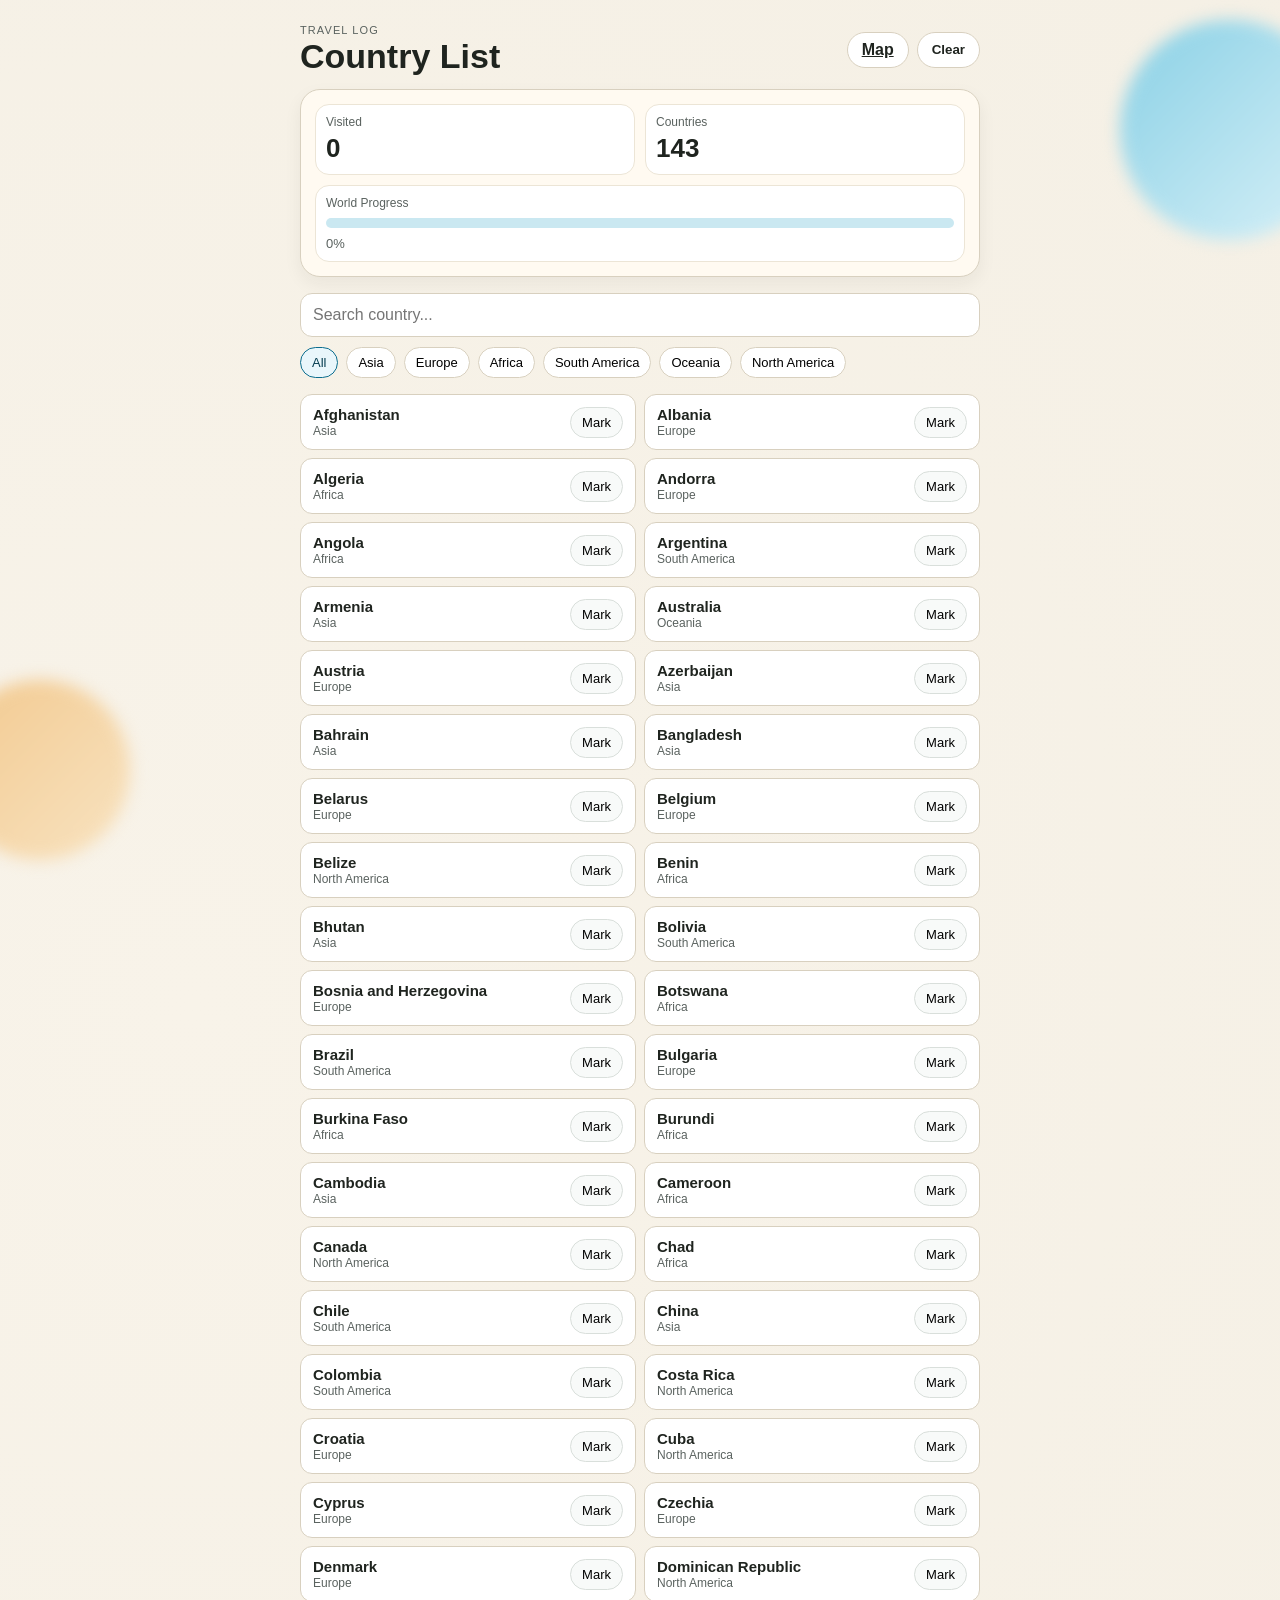
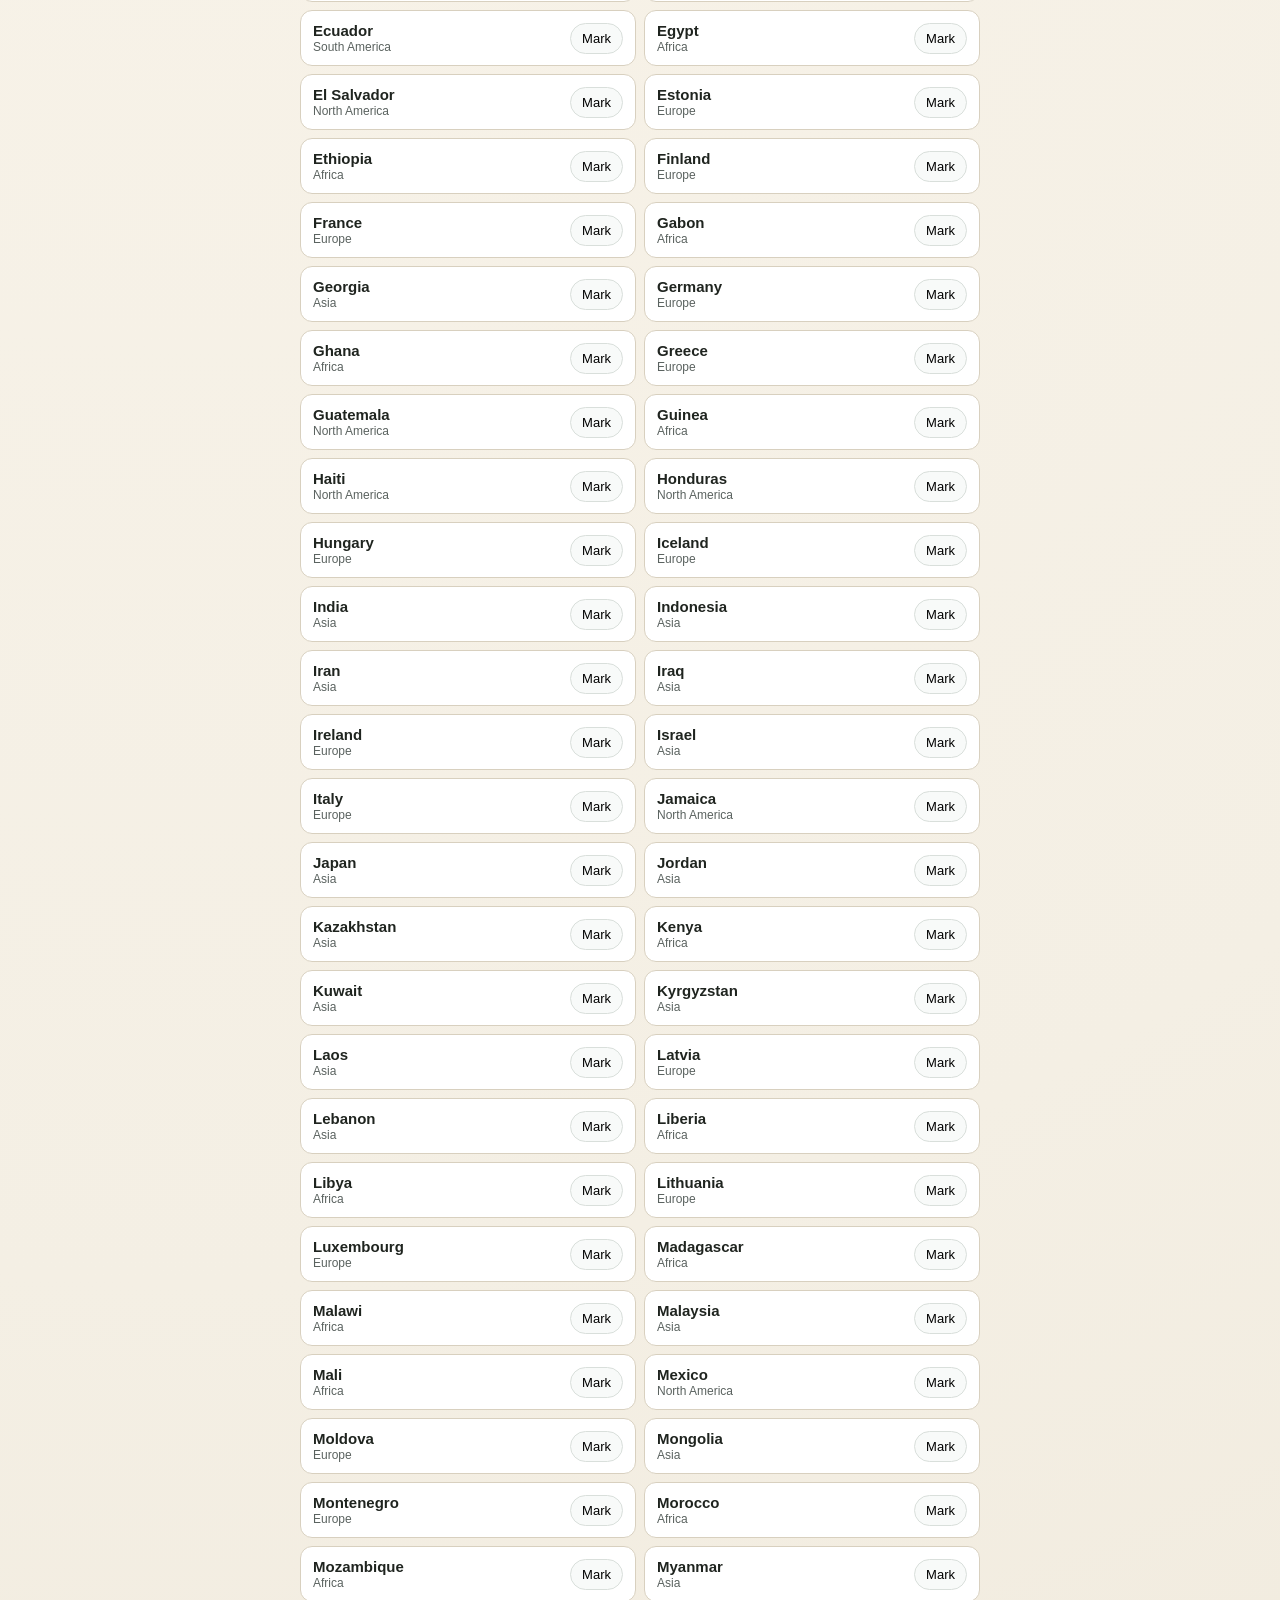
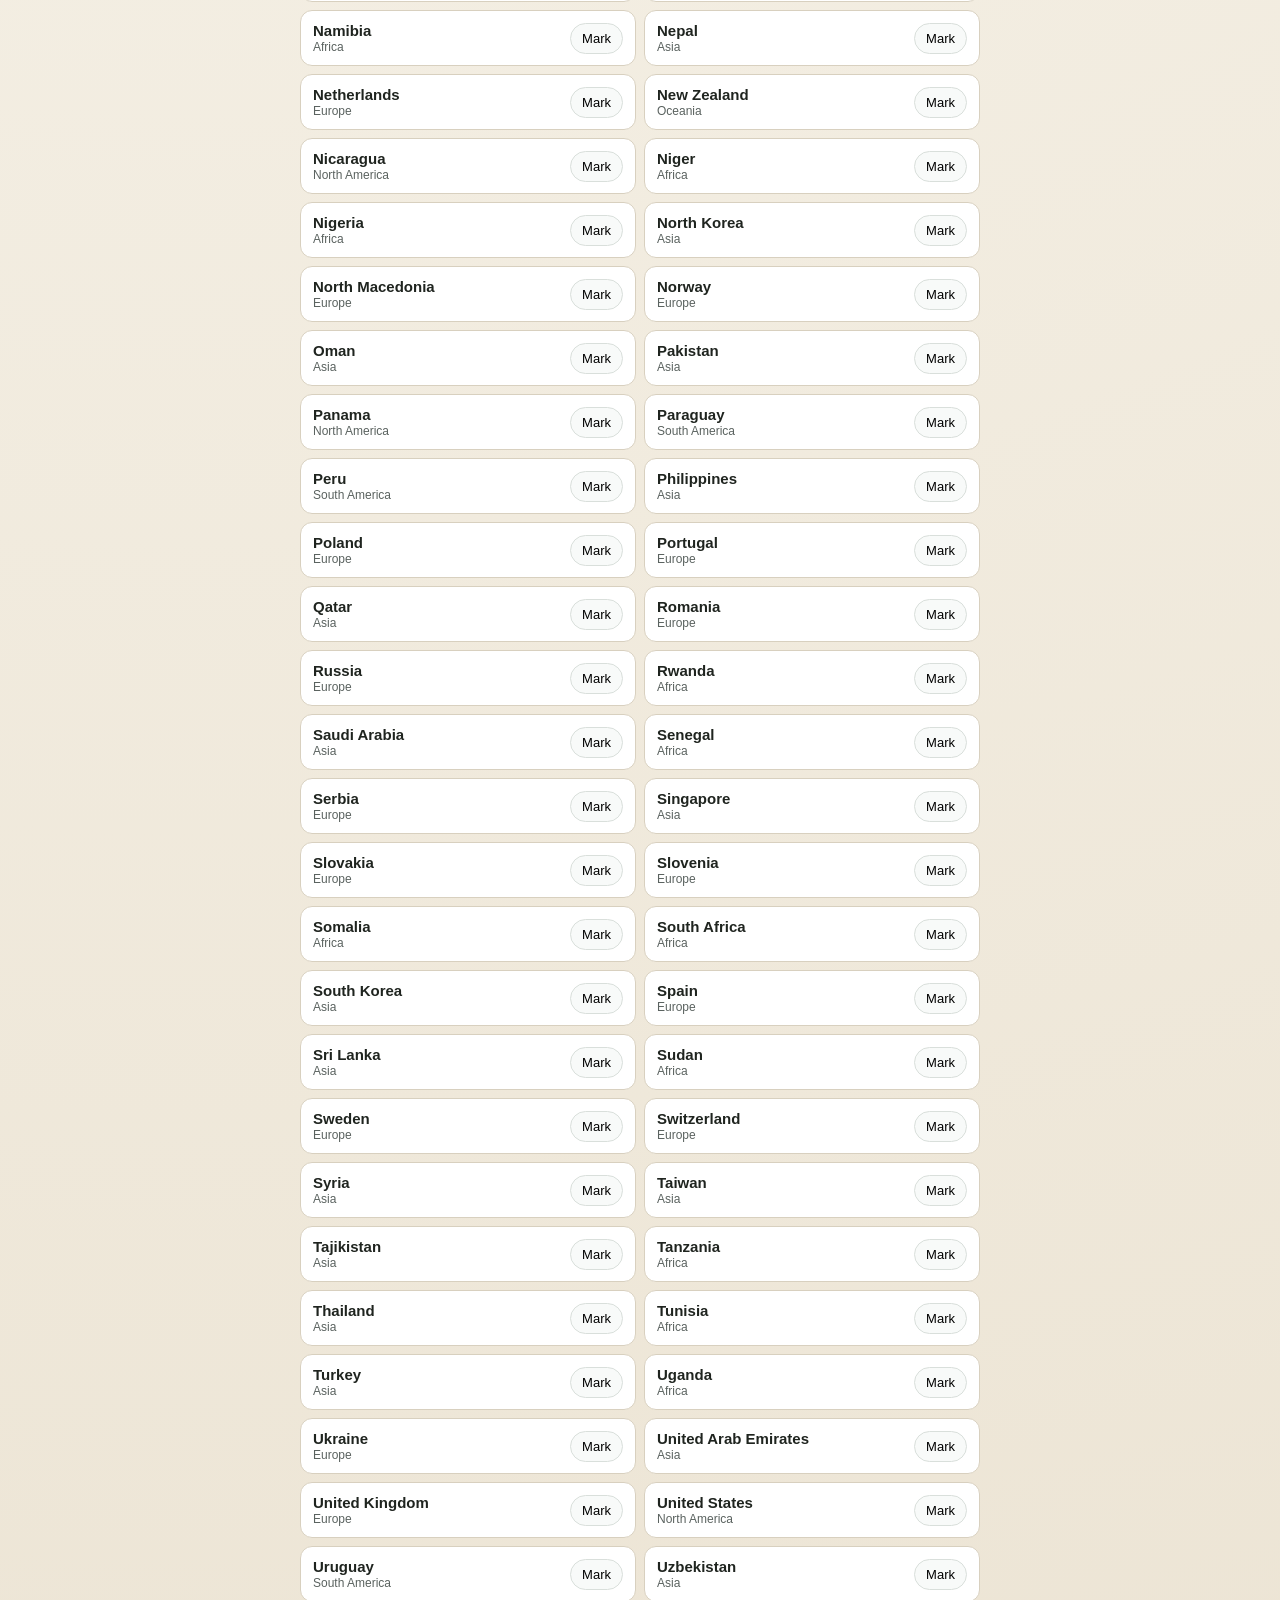
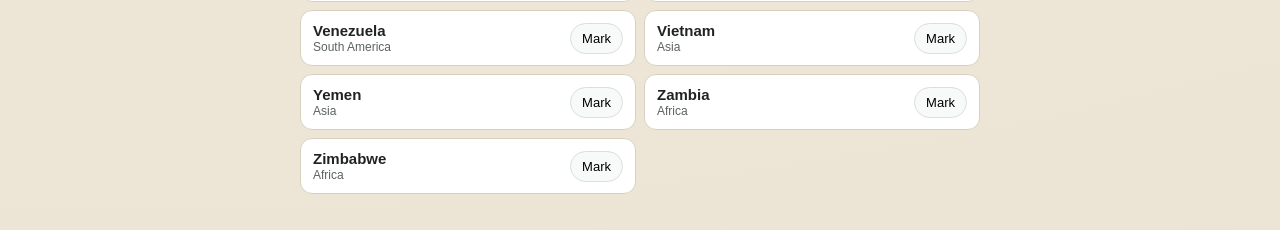
==== list.html @ afa9d322 "Add map-first home page and keep list as secondary page" ====
<!doctype html>
<html lang="en">
  <head>
    <meta charset="UTF-8" />
    <meta name="viewport" content="width=device-width, initial-scale=1.0" />
    <title>Been Tracker - Country List</title>
    <link rel="stylesheet" href="styles.css" />
  </head>
  <body>
    <div class="bg-shape bg-shape-1" aria-hidden="true"></div>
    <div class="bg-shape bg-shape-2" aria-hidden="true"></div>

    <main class="app-shell">
      <header class="topbar">
        <div>
          <p class="eyebrow">Travel Log</p>
          <h1>Country List</h1>
        </div>
        <div class="topbar-actions">
          <a class="ghost-btn" href="index.html">Map</a>
          <button id="clearVisited" class="ghost-btn" type="button">
            Clear
          </button>
        </div>
      </header>

      <section class="stats-card" aria-label="Travel stats">
        <div class="stat">
          <p class="stat-label">Visited</p>
          <p class="stat-value" id="visitedCount">0</p>
        </div>
        <div class="stat">
          <p class="stat-label">Countries</p>
          <p class="stat-value" id="countryCount">0</p>
        </div>
        <div class="progress-wrap">
          <p class="stat-label">World Progress</p>
          <div
            class="progress-track"
            role="progressbar"
            aria-valuemin="0"
            aria-valuemax="100"
            aria-valuenow="0"
            id="progressBar"
          >
            <div class="progress-fill" id="progressFill"></div>
          </div>
          <p class="progress-text" id="progressText">0%</p>
        </div>
      </section>

      <section class="controls">
        <label class="sr-only" for="searchInput">Search countries</label>
        <input
          id="searchInput"
          class="search"
          type="search"
          placeholder="Search country..."
          autocomplete="off"
        />
        <div class="filters" id="continentFilters"></div>
      </section>

      <section>
        <ul id="countryList" class="country-list" aria-live="polite"></ul>
        <p id="emptyState" class="empty" hidden>
          No countries match your search.
        </p>
      </section>
    </main>

    <script src="countries.js"></script>
    <script src="app.js"></script>
  </body>
</html>
---- styles.css ----
:root {
  --bg: #f4efe4;
  --card: #fffaf1;
  --ink: #1f241f;
  --muted: #5a625f;
  --accent: #0b6c8d;
  --accent-soft: #cae8f1;
  --ok: #1f8f55;
  --ok-soft: #d3f0e0;
  --border: #d8d0bf;
}

* {
  box-sizing: border-box;
}

body {
  margin: 0;
  font-family: "Space Grotesk", sans-serif;
  color: var(--ink);
  background: radial-gradient(
    circle at 15% 20%,
    #f8f3e9 0,
    #f4efe4 45%,
    #ece4d4 100%
  );
  min-height: 100vh;
}

.bg-shape {
  position: fixed;
  border-radius: 999px;
  filter: blur(8px);
  z-index: -1;
}

.bg-shape-1 {
  width: 220px;
  height: 220px;
  right: -60px;
  top: 20px;
  background: linear-gradient(135deg, #89d0e5, #d9f1f8);
}

.bg-shape-2 {
  width: 180px;
  height: 180px;
  left: -50px;
  bottom: 40px;
  background: linear-gradient(135deg, #f2c98f, #f8e3c1);
}

.app-shell {
  width: min(720px, 100%);
  margin: 0 auto;
  padding: 16px 14px 28px;
}

.topbar {
  display: flex;
  align-items: center;
  justify-content: space-between;
  margin-bottom: 14px;
}

.topbar-actions {
  display: flex;
  gap: 8px;
}

.eyebrow {
  margin: 0;
  text-transform: uppercase;
  letter-spacing: 0.1em;
  font-size: 11px;
  color: var(--muted);
}

h1 {
  margin: 2px 0 0;
  font-size: 28px;
  line-height: 1.1;
}

.ghost-btn {
  border: 1px solid var(--border);
  background: #fff;
  color: var(--ink);
  border-radius: 999px;
  padding: 8px 14px;
  font-family: inherit;
  font-weight: 600;
  cursor: pointer;
}

.stats-card {
  background: var(--card);
  border: 1px solid var(--border);
  border-radius: 20px;
  padding: 14px;
  display: grid;
  grid-template-columns: 1fr 1fr;
  gap: 10px;
  box-shadow: 0 7px 18px rgba(31, 36, 31, 0.06);
}

.stat {
  background: #fff;
  border: 1px solid #ece5d6;
  border-radius: 14px;
  padding: 10px;
}

.stat-label {
  margin: 0;
  font-size: 12px;
  color: var(--muted);
}

.stat-value {
  margin: 4px 0 0;
  font-size: 26px;
  font-weight: 700;
}

.progress-wrap {
  grid-column: 1 / -1;
  background: #fff;
  border: 1px solid #ece5d6;
  border-radius: 14px;
  padding: 10px;
}

.progress-track {
  margin-top: 8px;
  height: 10px;
  border-radius: 999px;
  background: var(--accent-soft);
  overflow: hidden;
}

.progress-fill {
  width: 0;
  height: 100%;
  background: linear-gradient(90deg, var(--accent), #0aa3bf);
  transition: width 220ms ease;
}

.progress-text {
  margin: 8px 0 0;
  font-size: 13px;
  color: var(--muted);
}

.controls {
  margin-top: 16px;
}

.search {
  width: 100%;
  border: 1px solid var(--border);
  background: #fff;
  border-radius: 12px;
  padding: 12px;
  font-size: 16px;
  font-family: inherit;
}

.filters {
  display: flex;
  gap: 8px;
  overflow-x: auto;
  margin-top: 10px;
  padding-bottom: 4px;
}

.filter-btn {
  border: 1px solid var(--border);
  background: #fff;
  border-radius: 999px;
  padding: 7px 11px;
  white-space: nowrap;
  font-family: inherit;
  font-size: 13px;
  cursor: pointer;
}

.filter-btn.active {
  border-color: var(--accent);
  background: #e9f6fb;
  color: #063d50;
}

.country-list {
  list-style: none;
  padding: 0;
  margin: 12px 0 0;
  display: grid;
  gap: 8px;
}

.map-shell {
  width: min(960px, 100%);
}

.map-card {
  margin-top: 14px;
  background: var(--card);
  border: 1px solid var(--border);
  border-radius: 20px;
  padding: 12px;
  box-shadow: 0 7px 18px rgba(31, 36, 31, 0.06);
}

.map-help {
  margin: 0 0 10px;
  color: var(--muted);
  font-size: 14px;
}

.world-map {
  width: 100%;
  min-height: 340px;
}

.country-item {
  display: flex;
  align-items: center;
  justify-content: space-between;
  gap: 12px;
  border: 1px solid var(--border);
  background: #fff;
  border-radius: 12px;
  padding: 11px 12px;
}

.country-main {
  display: flex;
  align-items: center;
  gap: 9px;
}

.country-name {
  margin: 0;
  font-size: 15px;
  font-weight: 600;
}

.country-meta {
  margin: 1px 0 0;
  font-size: 12px;
  color: var(--muted);
}

.visit-btn {
  border: 1px solid #d9dfdb;
  background: #f8faf9;
  border-radius: 999px;
  padding: 7px 11px;
  font-family: inherit;
  font-size: 13px;
  cursor: pointer;
}

.visit-btn.visited {
  border-color: #7bc79e;
  background: var(--ok-soft);
  color: #0f5a35;
}

.empty {
  color: var(--muted);
  text-align: center;
  margin: 18px 0;
}

.sr-only {
  position: absolute;
  width: 1px;
  height: 1px;
  padding: 0;
  margin: -1px;
  overflow: hidden;
  clip: rect(0, 0, 0, 0);
  border: 0;
}

@media (min-width: 768px) {
  .app-shell {
    padding: 24px 20px 36px;
  }

  h1 {
    font-size: 34px;
  }

  .country-list {
    grid-template-columns: 1fr 1fr;
  }

  .world-map {
    min-height: 460px;
  }
}
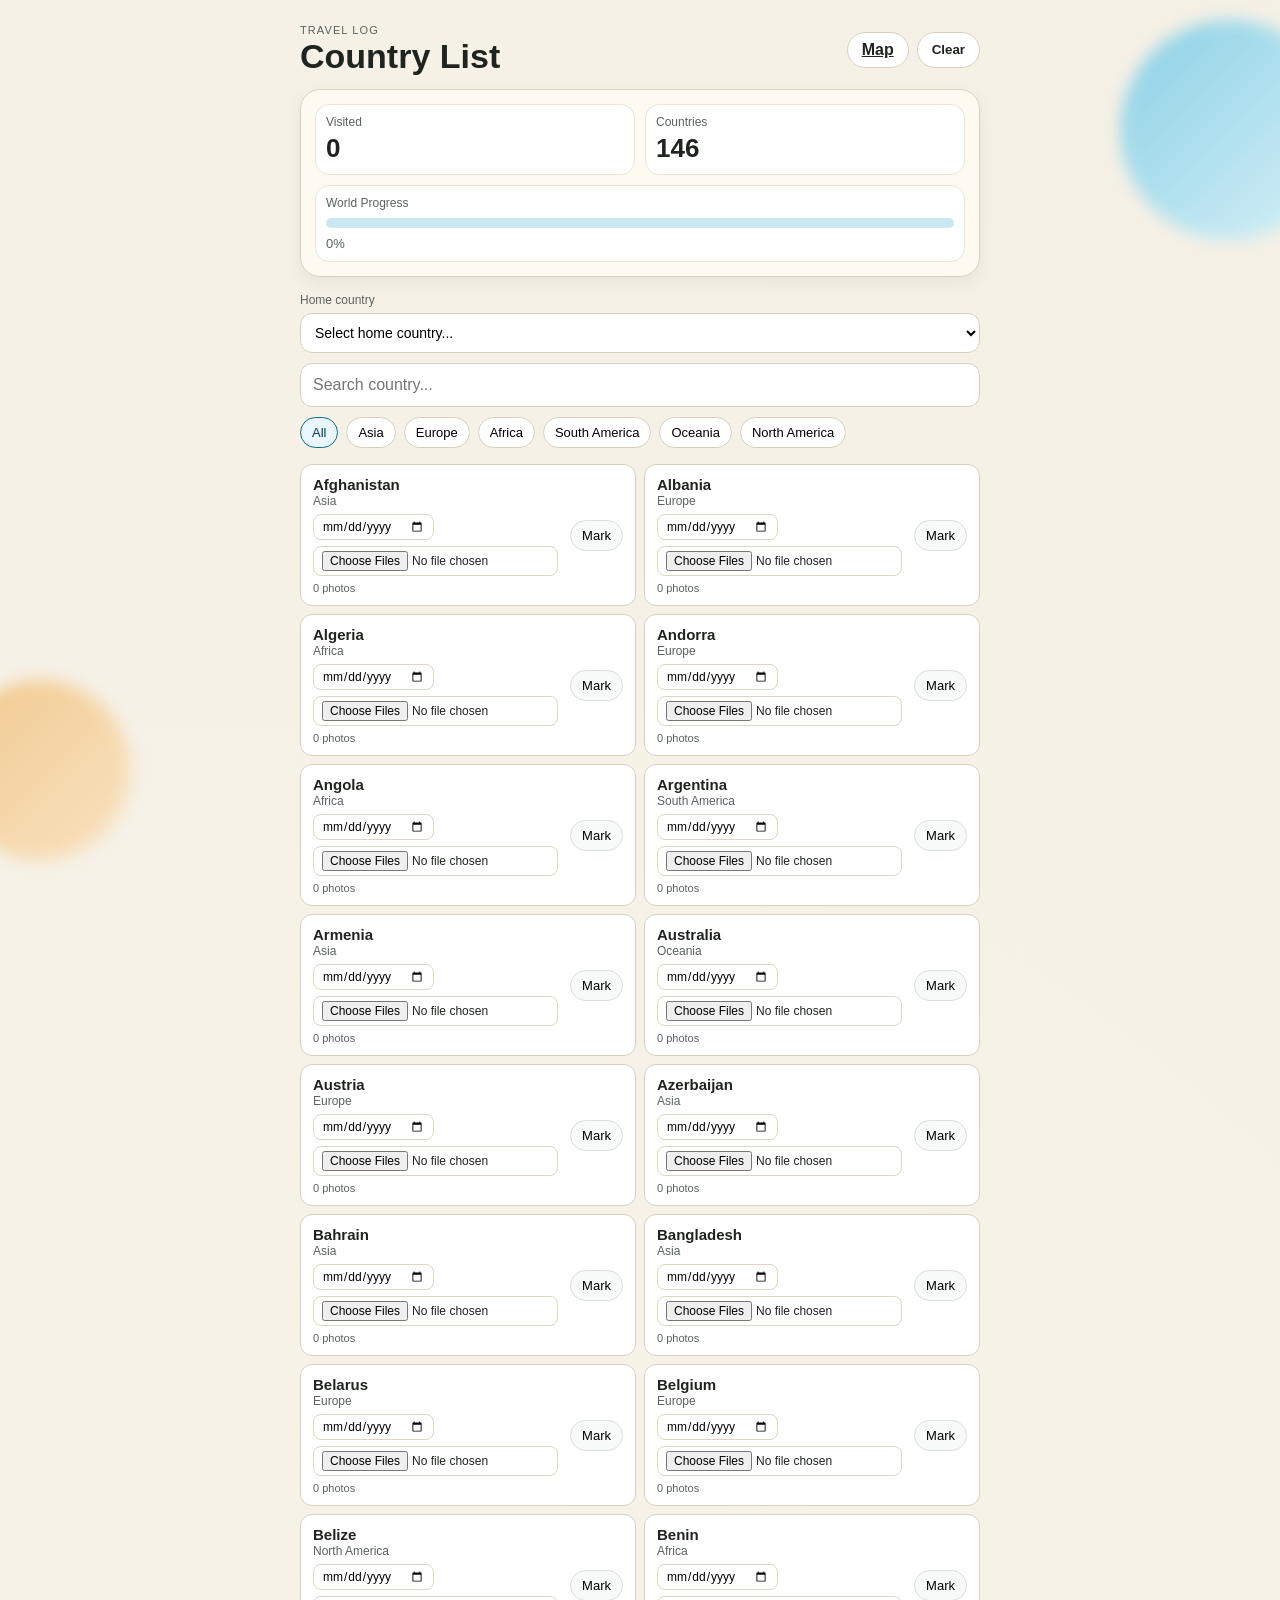
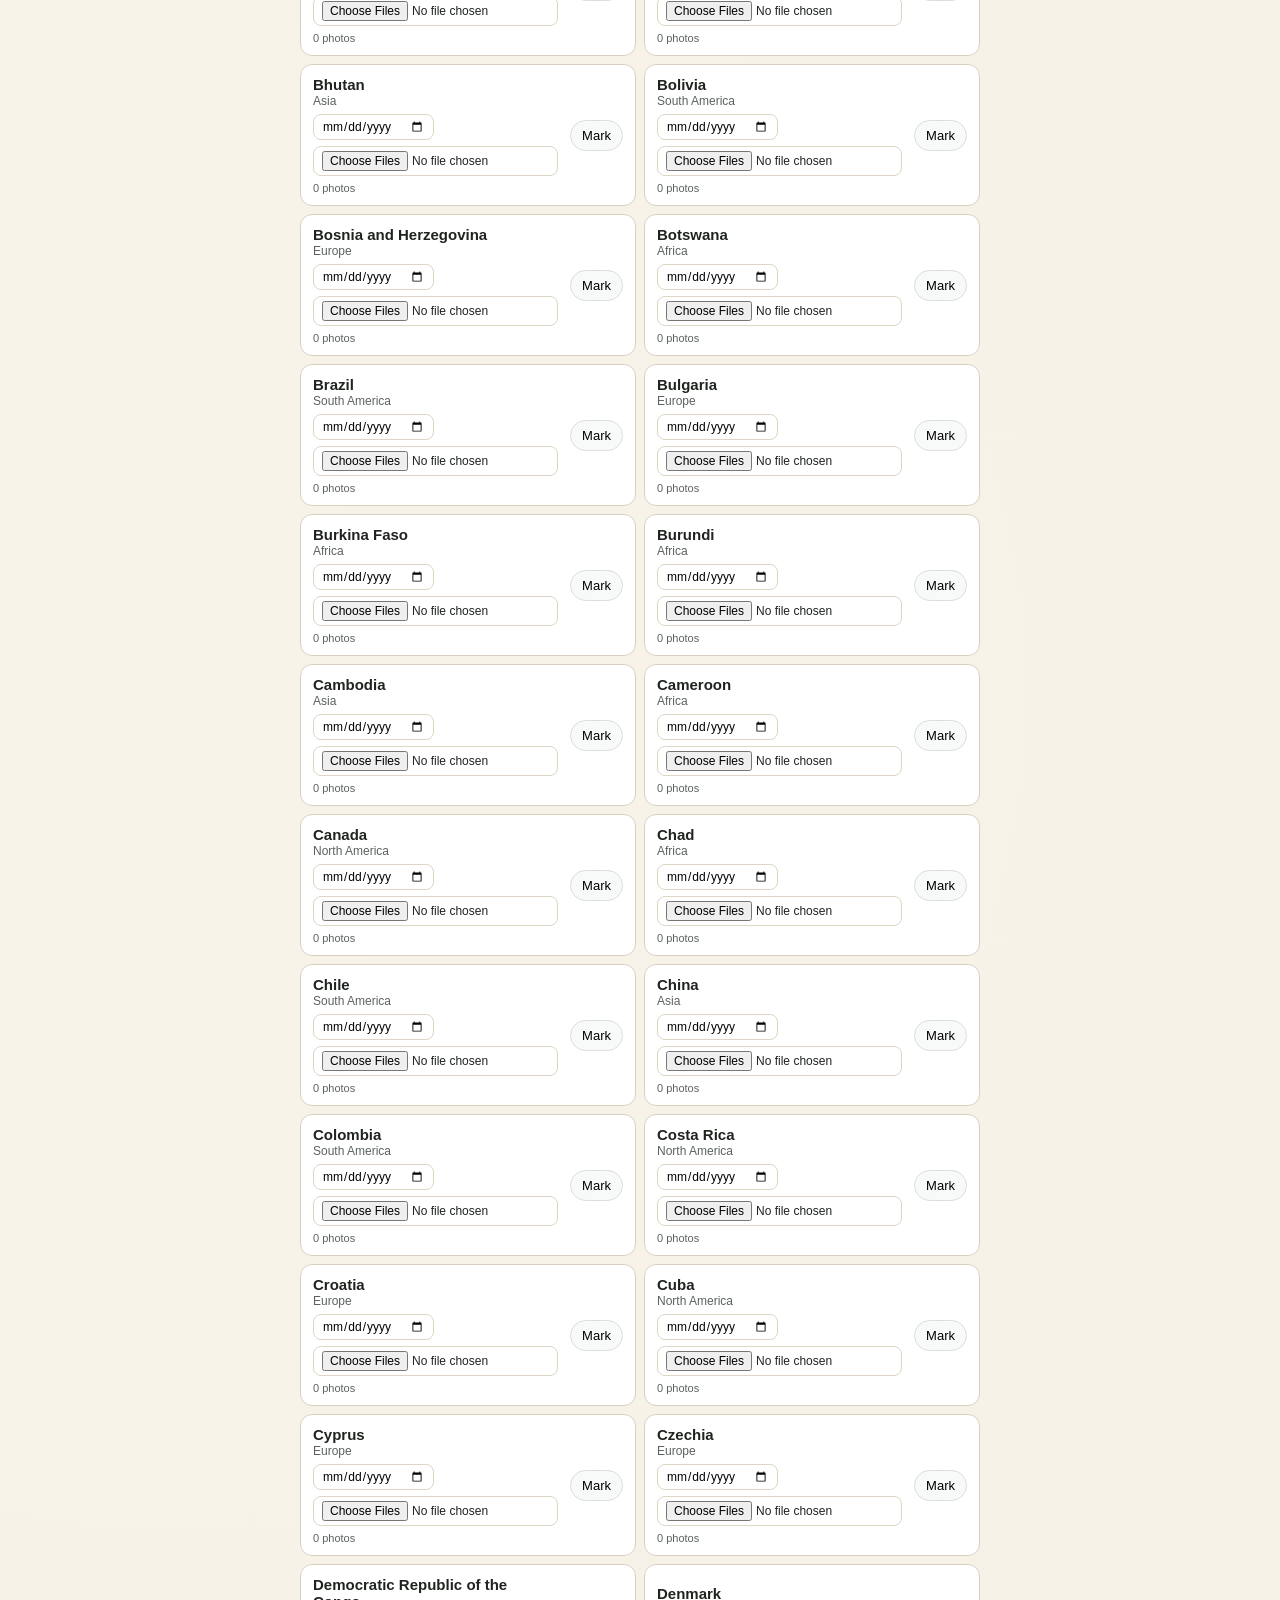
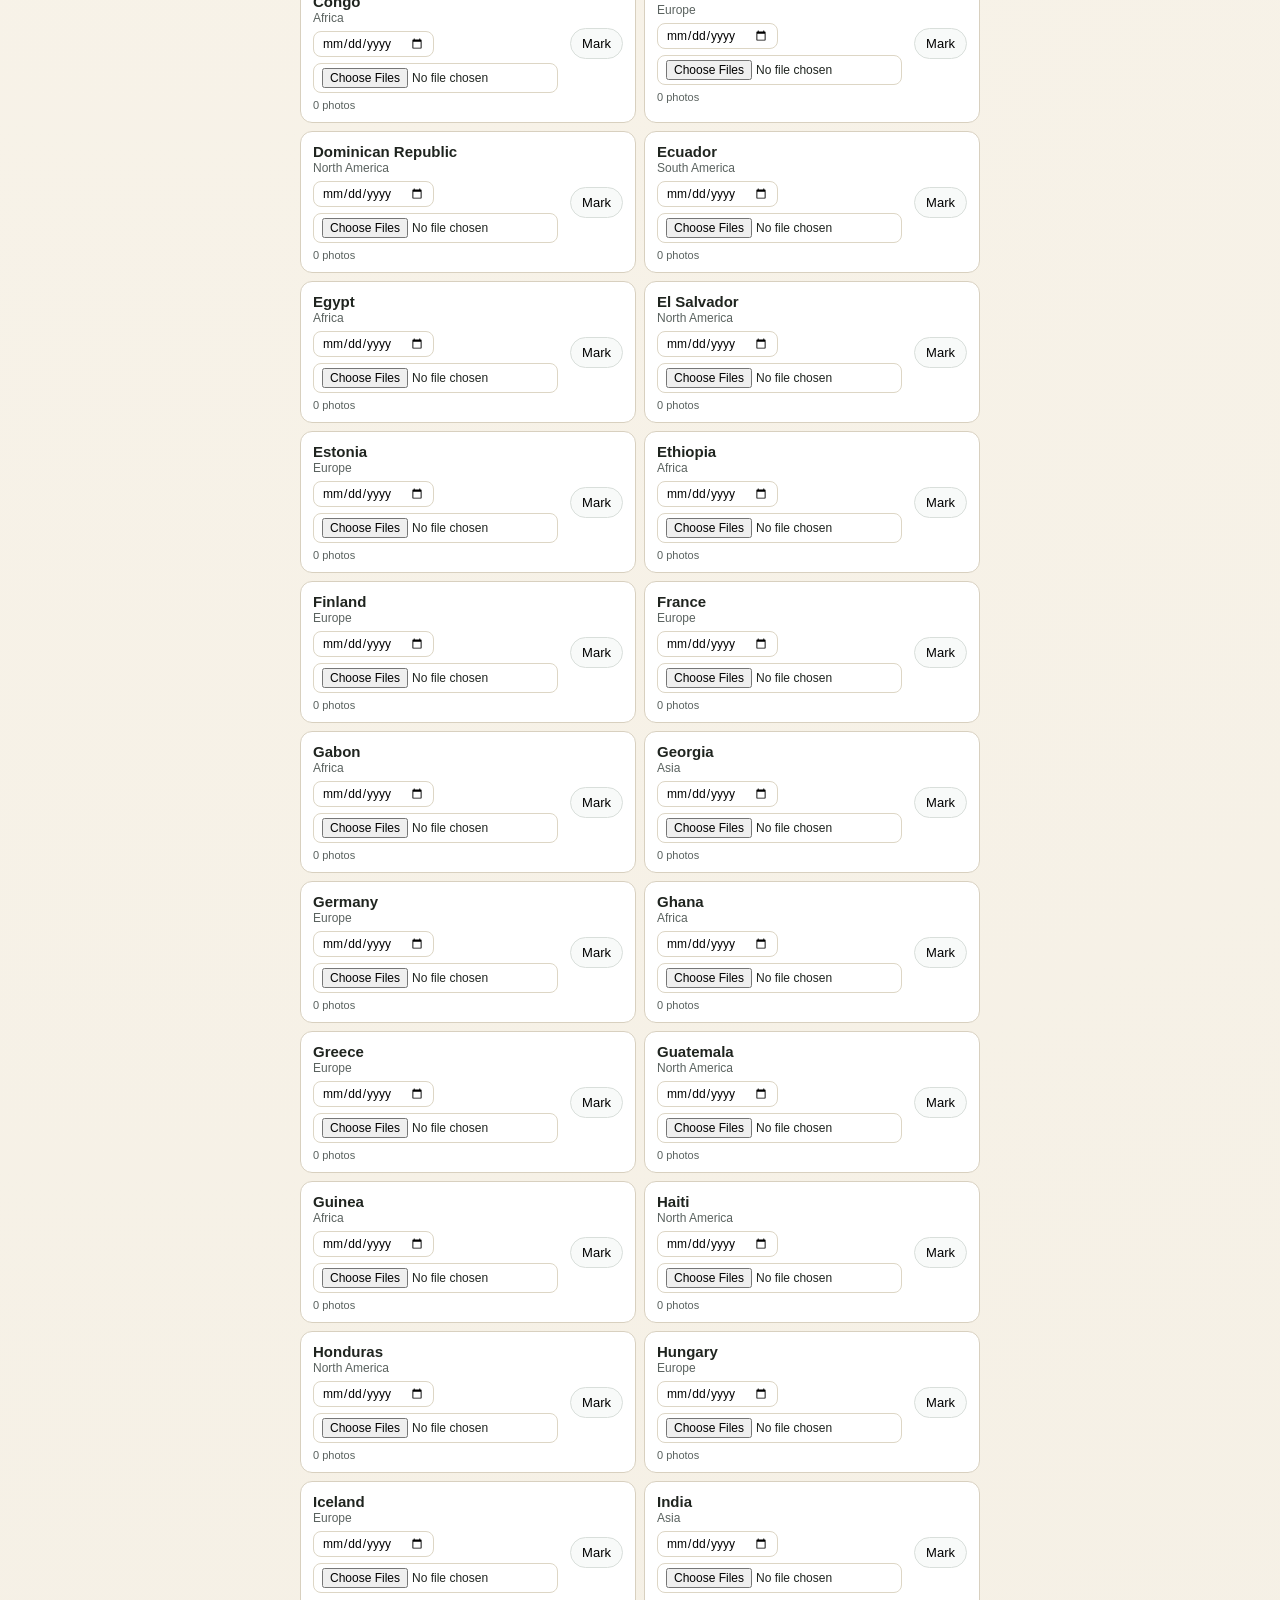
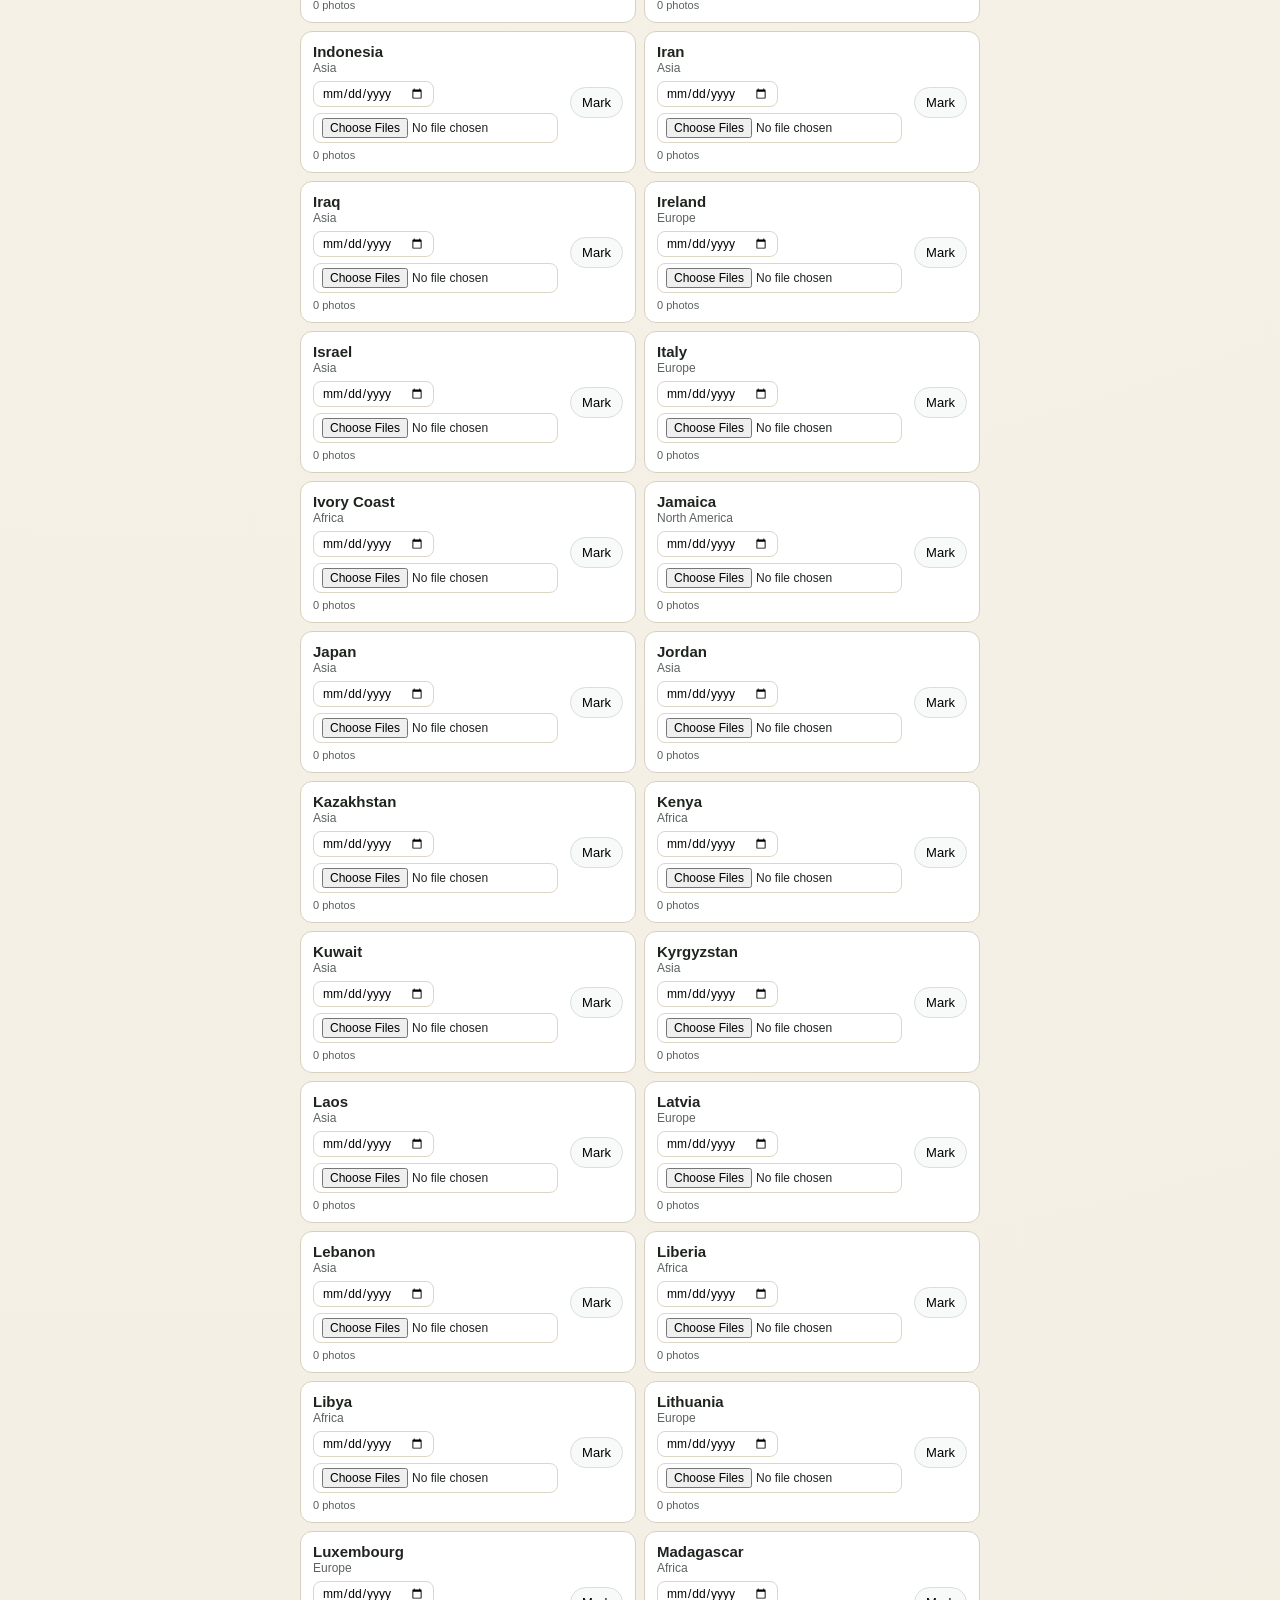
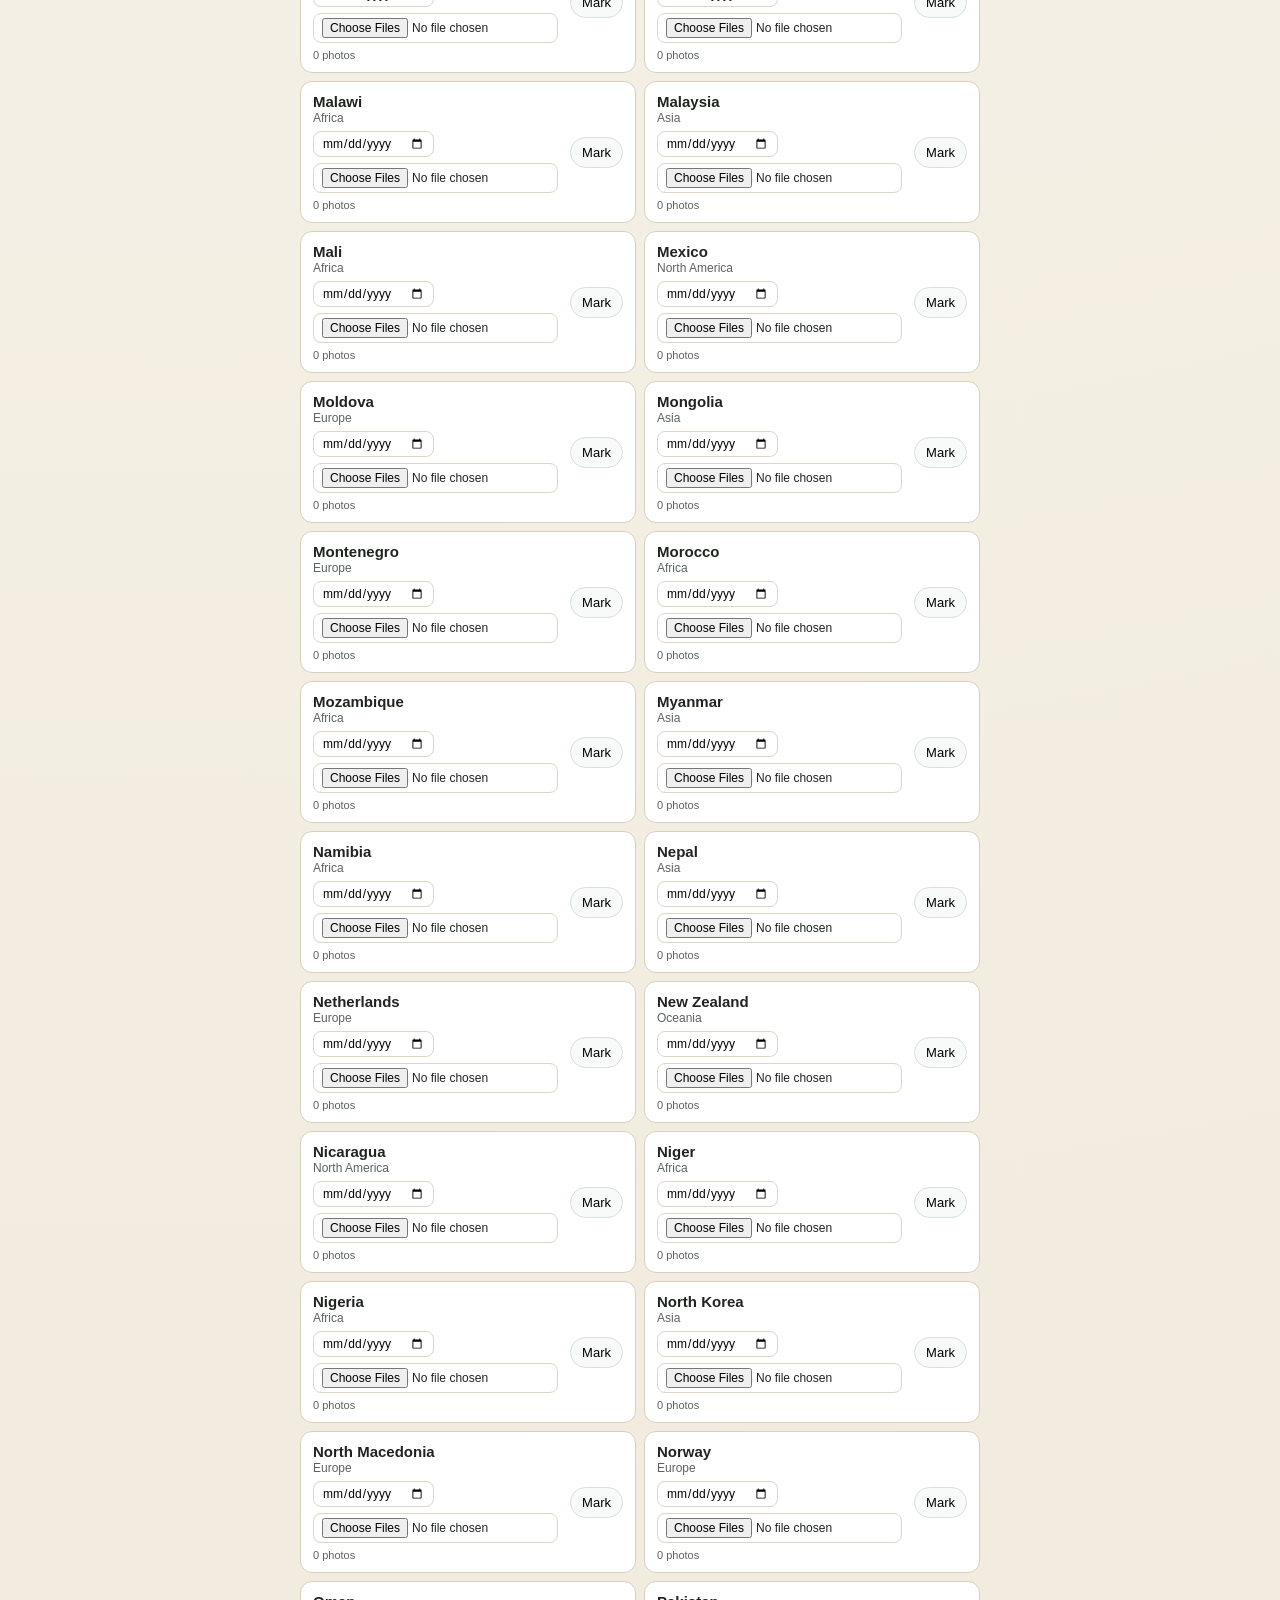
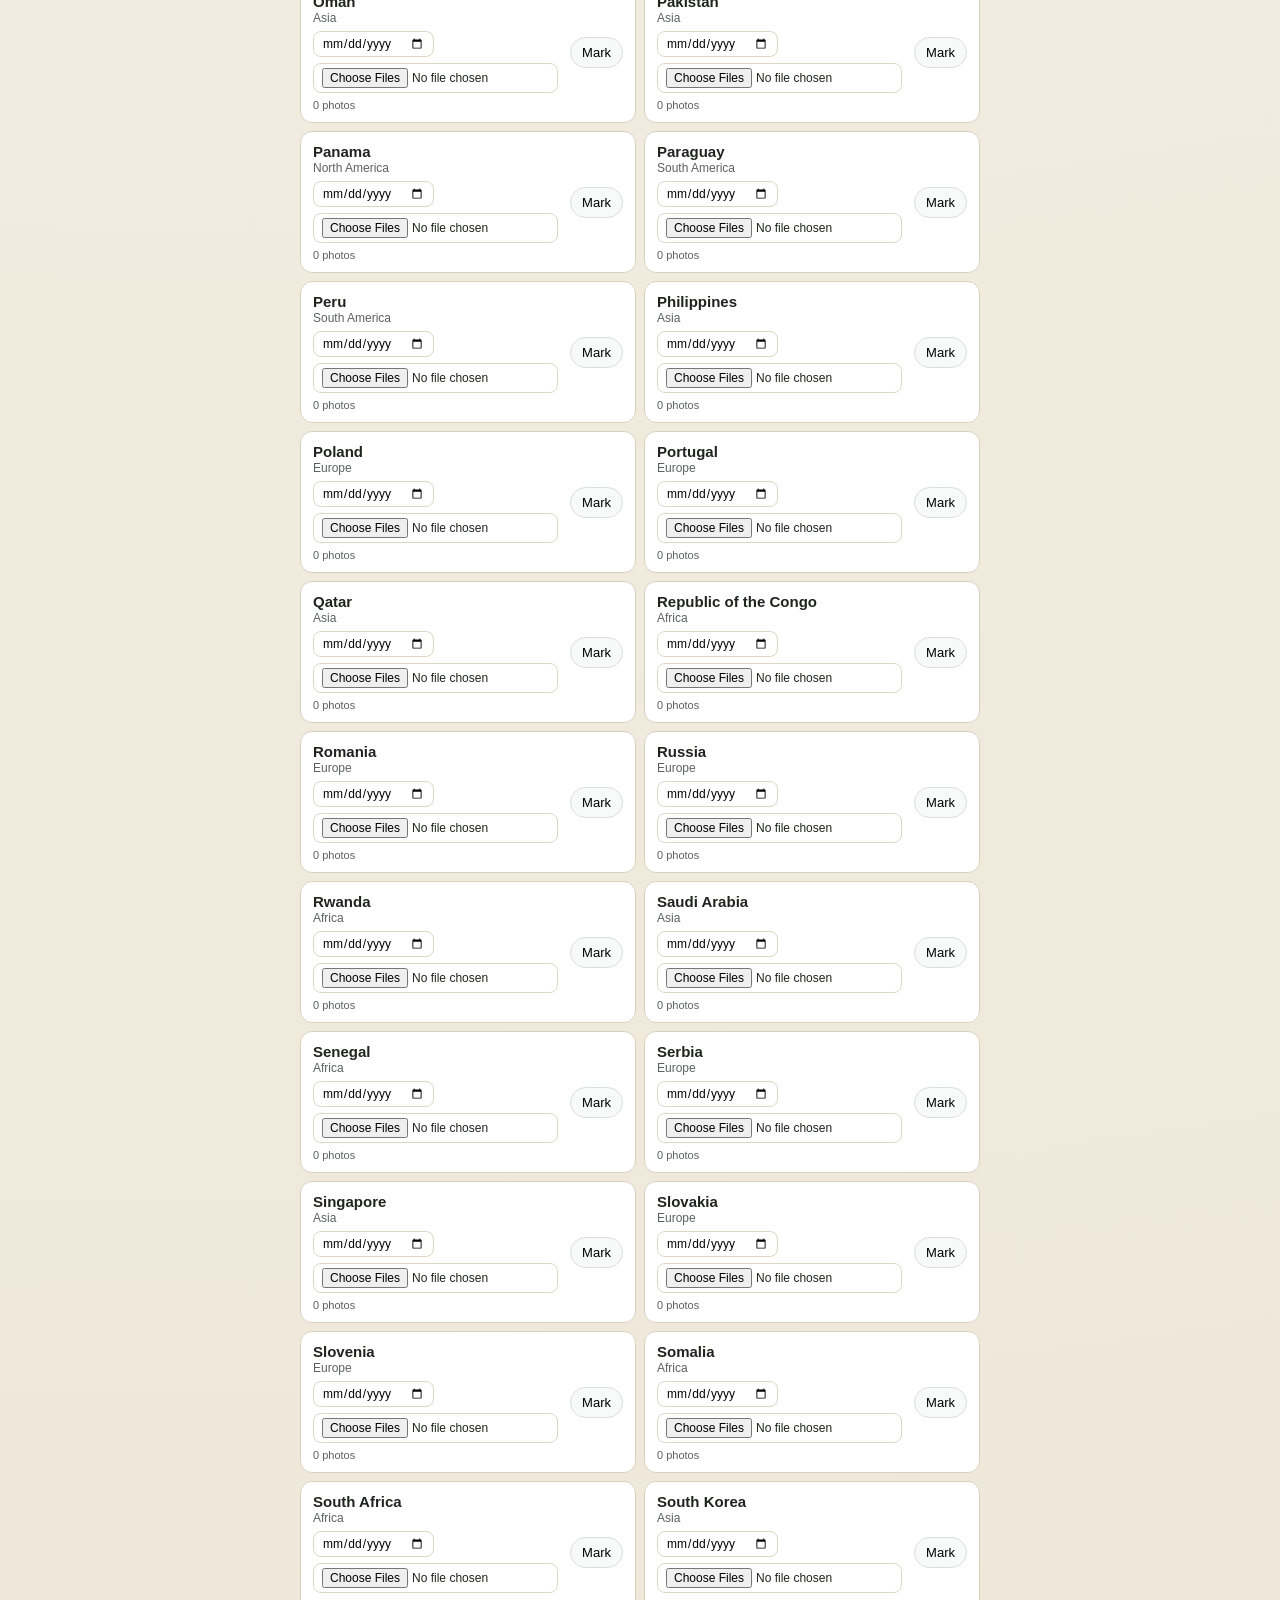
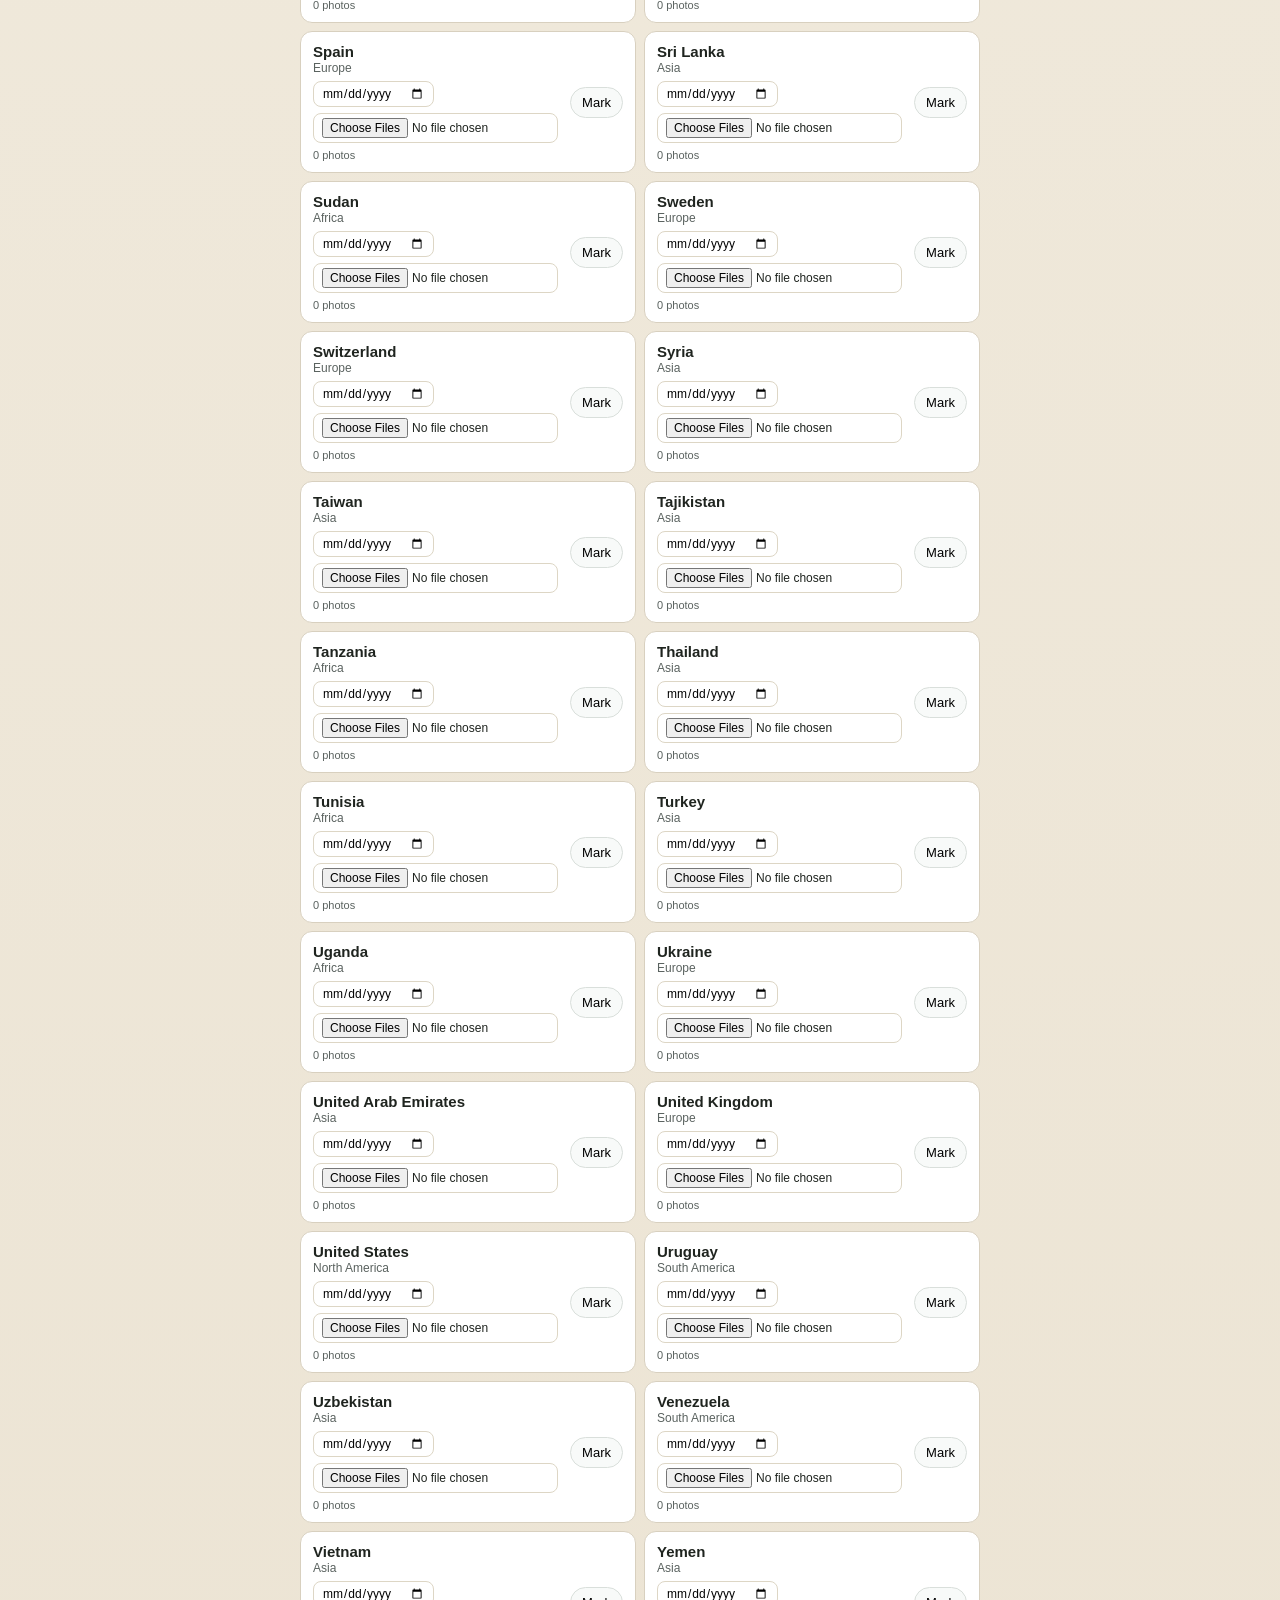
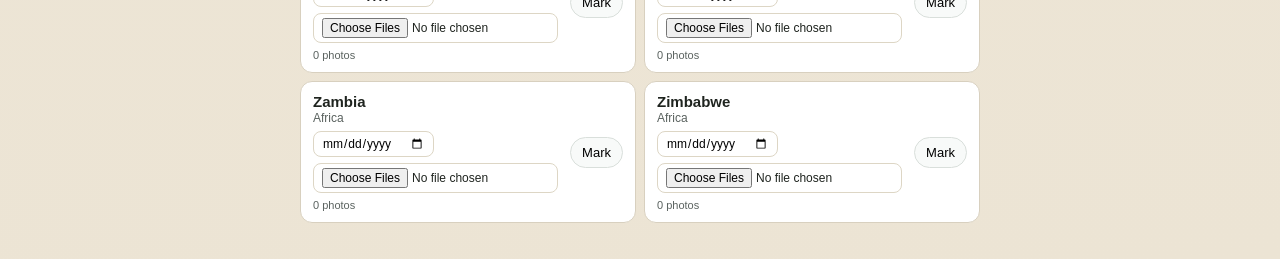
==== commit 2488ab36: "Add home country, visit metadata, photo uploads, and map name aliases" ====
--- a/list.html
+++ b/list.html
@@ -50,6 +50,12 @@
       </section>
 
       <section class="controls">
+        <div class="home-country-row">
+          <label for="homeCountrySelect" class="home-label">Home country</label>
+          <select id="homeCountrySelect" class="home-select">
+            <option value="">Select home country...</option>
+          </select>
+        </div>
         <label class="sr-only" for="searchInput">Search countries</label>
         <input
           id="searchInput"
--- a/styles.css
+++ b/styles.css
@@ -156,6 +156,27 @@
   margin-top: 16px;
 }
 
+.home-country-row {
+  display: grid;
+  gap: 6px;
+  margin-bottom: 10px;
+}
+
+.home-label {
+  font-size: 12px;
+  color: var(--muted);
+}
+
+.home-select {
+  width: 100%;
+  border: 1px solid var(--border);
+  background: #fff;
+  border-radius: 12px;
+  padding: 10px;
+  font-size: 14px;
+  font-family: inherit;
+}
+
 .search {
   width: 100%;
   border: 1px solid var(--border);
@@ -213,14 +234,67 @@
 }
 
 .map-help {
-  margin: 0 0 10px;
-  color: var(--muted);
-  font-size: 14px;
+  margin: 0;
+  color: var(--muted);
+  font-size: 13px;
+}
+
+.map-toolbar {
+  display: flex;
+  align-items: center;
+  justify-content: space-between;
+  gap: 8px;
+  margin-bottom: 10px;
+  flex-wrap: wrap;
+}
+
+.zoom-controls {
+  display: flex;
+  align-items: center;
+  gap: 6px;
+  flex-shrink: 0;
+}
+
+.zoom-btn {
+  width: 32px;
+  height: 32px;
+  border: 1px solid var(--border);
+  background: #fff;
+  border-radius: 8px;
+  font-size: 18px;
+  line-height: 1;
+  cursor: pointer;
+  display: flex;
+  align-items: center;
+  justify-content: center;
+  font-family: inherit;
+  transition: background 120ms;
+}
+
+.zoom-btn:hover:not(:disabled) {
+  background: var(--accent-soft);
+  border-color: var(--accent);
+}
+
+.zoom-btn:disabled {
+  opacity: 0.35;
+  cursor: default;
+}
+
+.zoom-label {
+  font-size: 13px;
+  font-weight: 600;
+  min-width: 72px;
+  text-align: center;
+  color: var(--ink);
 }
 
 .world-map {
   width: 100%;
   min-height: 340px;
+  border-radius: 14px;
+  overflow: hidden;
+  border: 1px solid #e7e1d2;
 }
 
 .country-item {
@@ -250,6 +324,44 @@
   margin: 1px 0 0;
   font-size: 12px;
   color: var(--muted);
+}
+
+.country-main {
+  align-items: flex-start;
+}
+
+.country-extra {
+  margin-top: 6px;
+  display: flex;
+  gap: 6px;
+  flex-wrap: wrap;
+}
+
+.visit-date {
+  border: 1px solid #ddd6c5;
+  border-radius: 8px;
+  padding: 4px 8px;
+  font-size: 12px;
+  font-family: inherit;
+  background: #fff;
+}
+
+.photo-upload {
+  border: 1px solid #ddd6c5;
+  border-radius: 8px;
+  padding: 4px 8px;
+  font-size: 12px;
+  background: #fff;
+}
+
+.photo-count {
+  font-size: 11px;
+  color: var(--muted);
+}
+
+.country-item.home-country {
+  border-color: #e0b44b;
+  box-shadow: inset 0 0 0 1px #f4d88c;
 }
 
 .visit-btn {
